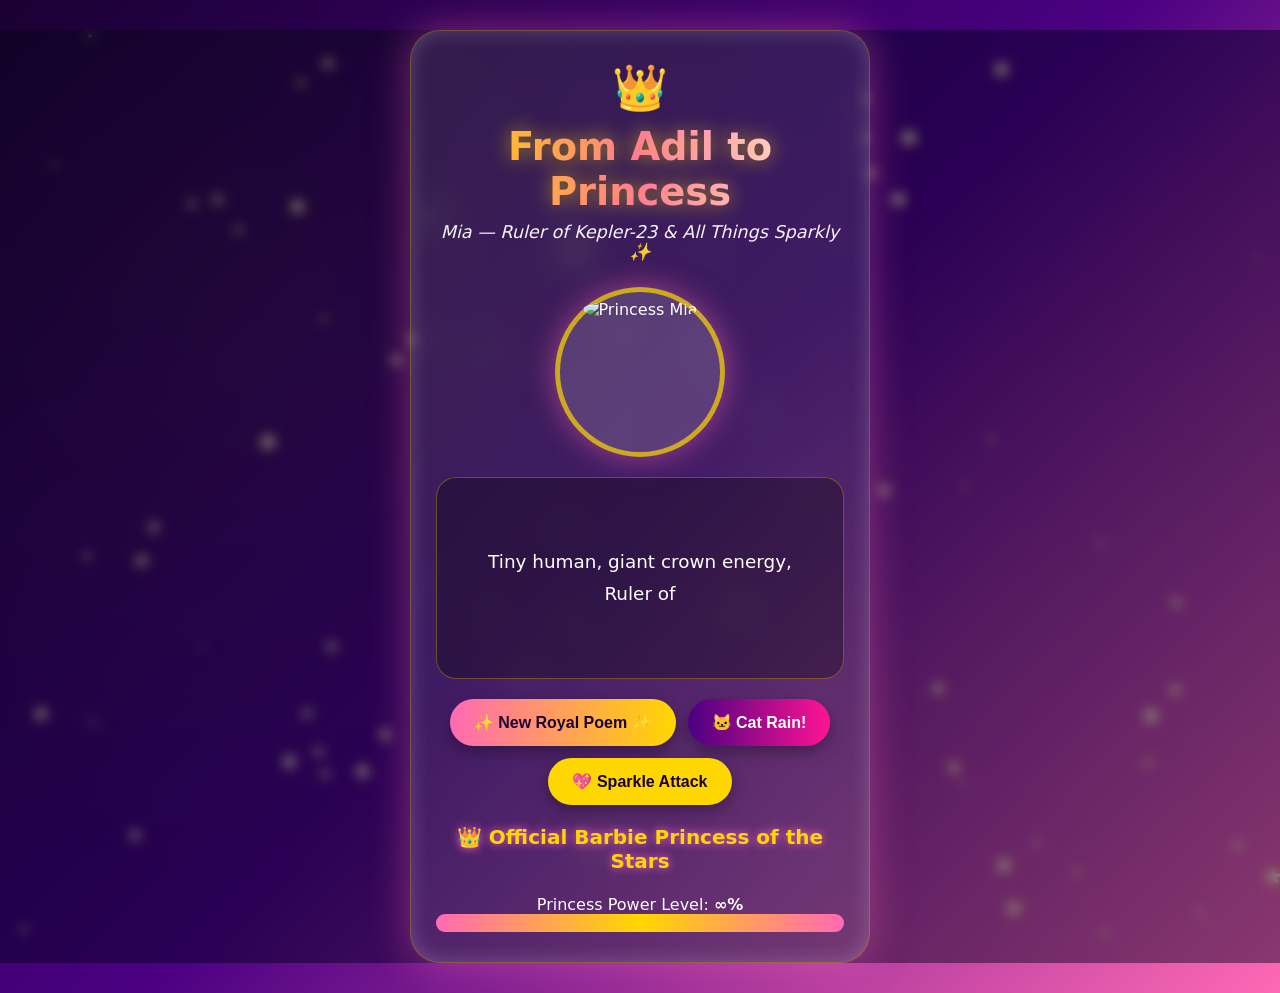
==== index.html @ dace1c66 "Create index.html" ====
<!DOCTYPE html>
<html lang="en">
<head>
<meta charset="UTF-8">
<meta name="viewport" content="width=device-width, initial-scale=1.0">
<title>From Adil to Princess</title>
<style>
* {
    margin: 0;
    padding: 0;
    box-sizing: border-box;
}
body {
    min-height: 100vh;
    overflow: auto; /* Changed so you can scroll */
    font-family: 'Segoe UI', system-ui, sans-serif;
    color: white;
    background: linear-gradient(135deg, #1a0033, #4b0082, #ff69b4);
    position: relative;
}
body::before {
    content: '';
    position: absolute;
    inset: 0;
    background:
        radial-gradient(circle at 20% 30%, rgba(255, 215, 0, 0.15) 0%, transparent 50%),
        radial-gradient(circle at 80% 70%, rgba(255, 105, 180, 0.15) 0%, transparent 50%),
        url('https://picsum.photos/id/1015/1920/1080') center/cover;
    opacity: 0.4;
    z-index: 1;
    animation: nebulaShift 25s infinite alternate ease-in-out;
}
/* Floating stars & sparkles */
.star {
    position: absolute;
    color: #fff;
    text-shadow: 0 0 8px #ffd700;
    animation: twinkle 3s infinite alternate;
    z-index: 2;
    pointer-events: none;
}
@keyframes nebulaShift {
    0% { transform: scale(1) rotate(0deg); }
    100% { transform: scale(1.08) rotate(3deg); }
}
@keyframes twinkle {
    0% { opacity: 0.4; transform: scale(0.8); }
    100% { opacity: 1; transform: scale(1.2); }
}
.overlay {
    position: absolute;
    inset: 0;
    background: rgba(0, 0, 30, 0.45);
    backdrop-filter: blur(6px);
    z-index: 3;
}
.container {
    position: relative;
    z-index: 10;
    width: 92%;
    max-width: 460px;
    margin: 30px auto;
    padding: 30px 25px;
    border-radius: 30px;
    background: rgba(255, 255, 255, 0.1);
    backdrop-filter: blur(16px);
    border: 1px solid rgba(255, 215, 0, 0.3);
    box-shadow: 0 0 40px rgba(255, 105, 180, 0.4),
                inset 0 0 20px rgba(255, 255, 255, 0.2);
    text-align: center;
    animation: floatCard 6s infinite ease-in-out;
}
@keyframes floatCard {
    50% { transform: translateY(-12px); }
}
h1 {
    font-size: 2.4rem;
    margin-bottom: 8px;
    background: linear-gradient(90deg, #ffd700, #ff69b4, #fff);
    -webkit-background-clip: text;
    -webkit-text-fill-color: transparent;
    text-shadow: 0 0 20px rgba(255, 215, 0, 0.6);
}
.subtitle {
    font-size: 1.1rem;
    opacity: 0.95;
    margin-bottom: 25px;
    font-style: italic;
}

/* Profile Picture */
.profile-frame {
    width: 170px;
    height: 170px;
    margin: 10px auto 20px;
    padding: 8px;
    background: rgba(255,255,255,0.15);
    border: 5px solid rgba(255, 215, 0, 0.7);
    border-radius: 50%;
    box-shadow: 0 0 30px rgba(255,105,180,0.5);
    transition: all 0.3s ease;
}
.profile-frame:hover {
    transform: scale(1.05);
}
.profile-frame img {
    width: 100%;
    height: 100%;
    border-radius: 50%;
    object-fit: cover;
}

.poem-container {
    position: relative;
    min-height: 180px;
    padding: 20px;
    margin: 20px 0;
    border-radius: 20px;
    background: rgba(0, 0, 0, 0.3);
    border: 1px solid rgba(255, 215, 0, 0.3);
}
.poem {
    font-size: 1.15rem;
    line-height: 1.75;
    min-height: 160px;
    display: flex;
    align-items: center;
    justify-content: center;
    text-align: center;
}
.controls {
    display: flex;
    gap: 12px;
    justify-content: center;
    flex-wrap: wrap;
    margin: 20px 0;
}
button {
    border: none;
    padding: 14px 24px;
    border-radius: 50px;
    cursor: pointer;
    font-weight: bold;
    font-size: 1rem;
    transition: all 0.3s cubic-bezier(0.4, 0, 0.2, 1);
    box-shadow: 0 6px 15px rgba(0, 0, 0, 0.3);
}
button:hover {
    transform: translateY(-4px) scale(1.05);
}
#newPoemBtn {
    background: linear-gradient(90deg, #ff69b4, #ffd700);
    color: #1a0033;
}
#catRainBtn {
    background: linear-gradient(90deg, #4b0082, #ff1493);
    color: white;
}
#sparkleBtn {
    background: #ffd700;
    color: #1a0033;
}
.title-box {
    margin: 20px 0;
    font-size: 1.25rem;
    color: #ffd700;
    min-height: 50px;
    text-shadow: 0 0 10px #ff69b4;
    font-weight: bold;
}
.meter {
    margin-top: 15px;
}
.bar {
    height: 18px;
    background: rgba(255,255,255,0.2);
    border-radius: 50px;
    overflow: hidden;
    box-shadow: inset 0 2px 4px rgba(0,0,0,0.3);
}
.fill {
    height: 100%;
    width: 100%;
    background: linear-gradient(90deg, #ff69b4, #ffd700, #ff69b4);
    animation: pulse 1.8s infinite;
}
@keyframes pulse {
    50% { opacity: 0.75; }
}
/* Cats */
.cat {
    position: absolute;
    font-size: 42px;
    z-index: 20;
    animation: fall linear forwards;
    filter: drop-shadow(0 0 8px #fff);
    pointer-events: none;
}
@keyframes fall {
    to {
        transform: translateY(110vh) rotate(25deg);
        opacity: 0;
    }
}
/* Crown */
.crown {
    display: inline-block;
    font-size: 2.8rem;
    animation: crownWobble 4s infinite ease-in-out;
    margin-bottom: 10px;
}
@keyframes crownWobble {
    0%, 100% { transform: rotate(-8deg); }
    50% { transform: rotate(8deg); }
}
/* Sparkles */
.sparkle {
    position: absolute;
    color: #fff;
    font-size: 18px;
    animation: sparkleAnim 1.2s forwards;
    z-index: 25;
    pointer-events: none;
}
@keyframes sparkleAnim {
    0% { transform: scale(0.5); opacity: 1; }
    100% { transform: scale(2); opacity: 0; }
}

/* Mobile Friendly */
@media (max-width: 480px) {
    .container {
        width: 95%;
        padding: 20px 15px;
        margin: 15px auto;
    }
    h1 { font-size: 2rem; }
    .profile-frame {
        width: 140px;
        height: 140px;
    }
    .crown { font-size: 2.4rem; }
}
</style>
</head>
<body>
<div class="overlay"></div>
<div class="container">
    <div class="crown">👑</div>
    <h1>From Adil to Princess</h1>
    <div class="subtitle">Mia — Ruler of Kepler-23 & All Things Sparkly ✨</div>
    
    <!-- Profile Picture - Replace URL with your photo -->
    <div class="profile-frame">
        <img src="https://picsum.photos/id/1011/800/800" alt="Princess Mia">
    </div>
    
    <div class="poem-container">
        <div class="poem" id="poem"></div>
    </div>
    <div class="controls">
        <button id="newPoemBtn">✨ New Royal Poem ✨</button>
        <button id="catRainBtn">🐱 Cat Rain!</button>
        <button id="sparkleBtn">💖 Sparkle Attack</button>
    </div>
    <div class="title-box" id="titleBox">Princess of Kepler-23</div>
    <div class="meter">
        <p>Princess Power Level: <strong>∞%</strong></p>
        <div class="bar">
            <div class="fill"></div>
        </div>
    </div>
</div>

<script>
// Funny & sweet poems
const poems = [
    `Princess Mia of Kepler-23,\nAdil's favorite cosmic royalty,\nWith a smile that outshines every star,\nAnd a heart as big as a galaxy bar.`,
    `Barbie Princess in space so grand,\nRuling with cats at her royal command,\nShe clicks her heels and planets align,\nThen naps like a queen — simply divine.`,
    `On Kepler-23 the cats all bow,\nWhen Princess Mia says "meow" somehow,\nShe turns every day into pure delight,\nWith laughter that lights up the darkest night.`,
    `From Adil with love across the stars,\nTo the girl who owns a thousand tiaras,\nYou're glitter, you're chaos, you're pure sunshine,\nMy favorite princess — forever thine.`,
    `Cosmic queen with fluffy guards,\nChasing laser dots across the yards,\nOne royal yawn and time stands still,\nPrincess Mia gives the universe chills.`,
    `She wears pink like it's armor of light,\nFights boredom with giggles and might,\nKepler-23's most legendary soul,\nMaking even black holes lose control.`,
    `Princess Barbie meets space opera dream,\nCats in tutus join her royal team,\nAdil bows down with poems and cheer,\nBecause Mia makes the whole year magical, dear.`,
    `Tiny human, giant crown energy,\nRuler of naps and cat supremacy,\nKepler-23 cheers your every move,\nThe universe simply approves.`
];
const titles = [
    "🌟 Supreme Cat Empress of Kepler-23",
    "👑 Official Barbie Princess of the Stars",
    "🐾 Royal Commander of All Fluffy Things",
    "✨ Queen of Cosmic Giggles & Royal Naps",
    "💖 Galactic Goddess of Sparkles",
    "😺 Keeper of Infinite Meows",
    "🌸 Princess of Pink Nebulae",
    "🚀 Ruler of Kepler-23 & Adil's Heart"
];
function typeText(text, element) {
    element.innerHTML = "";
    let i = 0;
    const timer = setInterval(() => {
        if (i < text.length) {
            element.innerHTML += text.charAt(i) === '\n' ? '<br>' : text.charAt(i);
            i++;
        } else {
            clearInterval(timer);
        }
    }, 35);
}
function showRandomPoem() {
    const poemEl = document.getElementById("poem");
    const randomPoem = poems[Math.floor(Math.random() * poems.length)];
    typeText(randomPoem, poemEl);
}
function newTitle() {
    const titleBox = document.getElementById("titleBox");
    titleBox.style.opacity = 0;
    setTimeout(() => {
        titleBox.innerHTML = titles[Math.floor(Math.random() * titles.length)];
        titleBox.style.transition = "opacity 0.6s";
        titleBox.style.opacity = 1;
    }, 300);
}
function catRain() {
    for (let i = 0; i < 28; i++) {
        const cat = document.createElement("div");
        cat.className = "cat";
        cat.innerHTML = ["🐱", "😺", "🐈", "😸", "🐾"][Math.floor(Math.random() * 5)];
        cat.style.left = Math.random() * 100 + "vw";
        cat.style.top = "-60px";
        cat.style.animationDuration = (2.5 + Math.random() * 4) + "s";
        cat.style.fontSize = (28 + Math.random() * 28) + "px";
        document.body.appendChild(cat);
        
        setTimeout(() => cat.remove(), 8000);
    }
}
function createSparkles(count) {
    for (let i = 0; i < count; i++) {
        const sparkle = document.createElement("div");
        sparkle.className = "sparkle";
        sparkle.innerHTML = ["✨", "💖", "⭐", "🌟"][Math.floor(Math.random() * 4)];
        sparkle.style.left = Math.random() * 100 + "vw";
        sparkle.style.top = Math.random() * 100 + "vh";
        sparkle.style.animationDuration = (0.8 + Math.random() * 0.8) + "s";
        document.body.appendChild(sparkle);
        
        setTimeout(() => sparkle.remove(), 2000);
    }
}
// Create background stars
function createStars() {
    for (let i = 0; i < 80; i++) {
        const star = document.createElement("div");
        star.className = "star";
        star.innerHTML = Math.random() > 0.6 ? "✦" : "★";
        star.style.left = Math.random() * 100 + "vw";
        star.style.top = Math.random() * 100 + "vh";
        star.style.fontSize = (6 + Math.random() * 18) + "px";
        star.style.animationDelay = Math.random() * 4 + "s";
        document.body.appendChild(star);
    }
}
// Event listeners
document.getElementById("newPoemBtn").addEventListener("click", () => {
    showRandomPoem();
    newTitle();
    createSparkles(12);
});
document.getElementById("catRainBtn").addEventListener("click", catRain);
document.getElementById("sparkleBtn").addEventListener("click", () => {
    createSparkles(35);
});
// Initial load
window.onload = () => {
    createStars();
    showRandomPoem();
    newTitle();
    
    // Occasional sparkle rain
    setInterval(() => {
        if (Math.random() > 0.7) createSparkles(8);
    }, 4500);
    
    // Keyboard fun
    document.addEventListener("keydown", (e) => {
        if (e.key === "c" || e.key === "C") catRain();
        if (e.key === "s" || e.key === "S") createSparkles(25);
    });
};
</script>
</body>
</html>
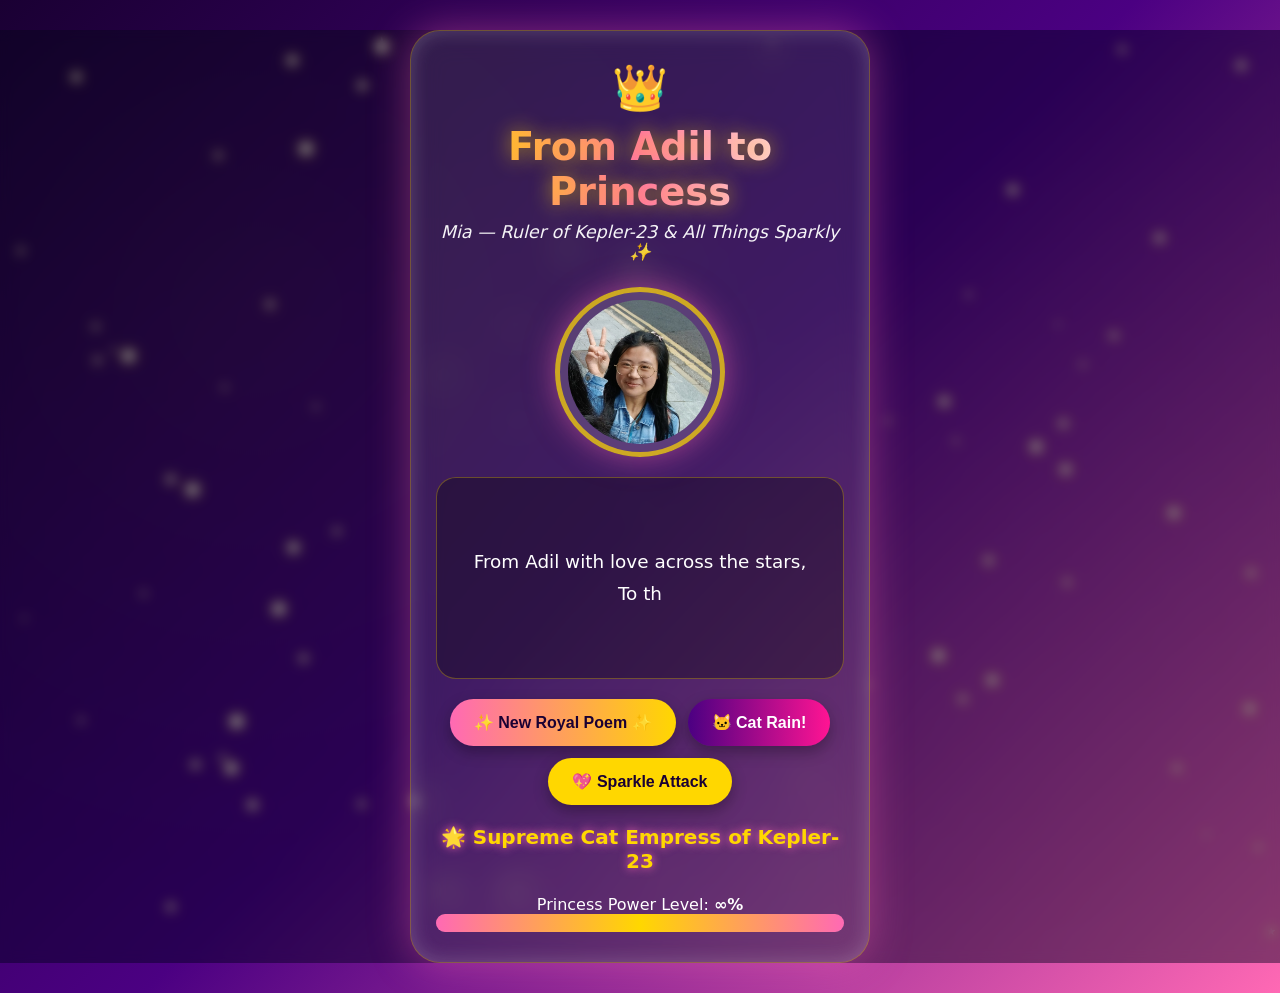
==== commit d00c81b9: "Update profile picture URL in index.html" ====
--- a/index.html
+++ b/index.html
@@ -252,7 +252,7 @@
     
     <!-- Profile Picture - Replace URL with your photo -->
     <div class="profile-frame">
-        <img src="https://picsum.photos/id/1011/800/800" alt="Princess Mia">
+        <img src="WhatsApp Image 2026-06-24 at 7.05.14 PM.jpeg" alt="Princess Mia">
     </div>
     
     <div class="poem-container">
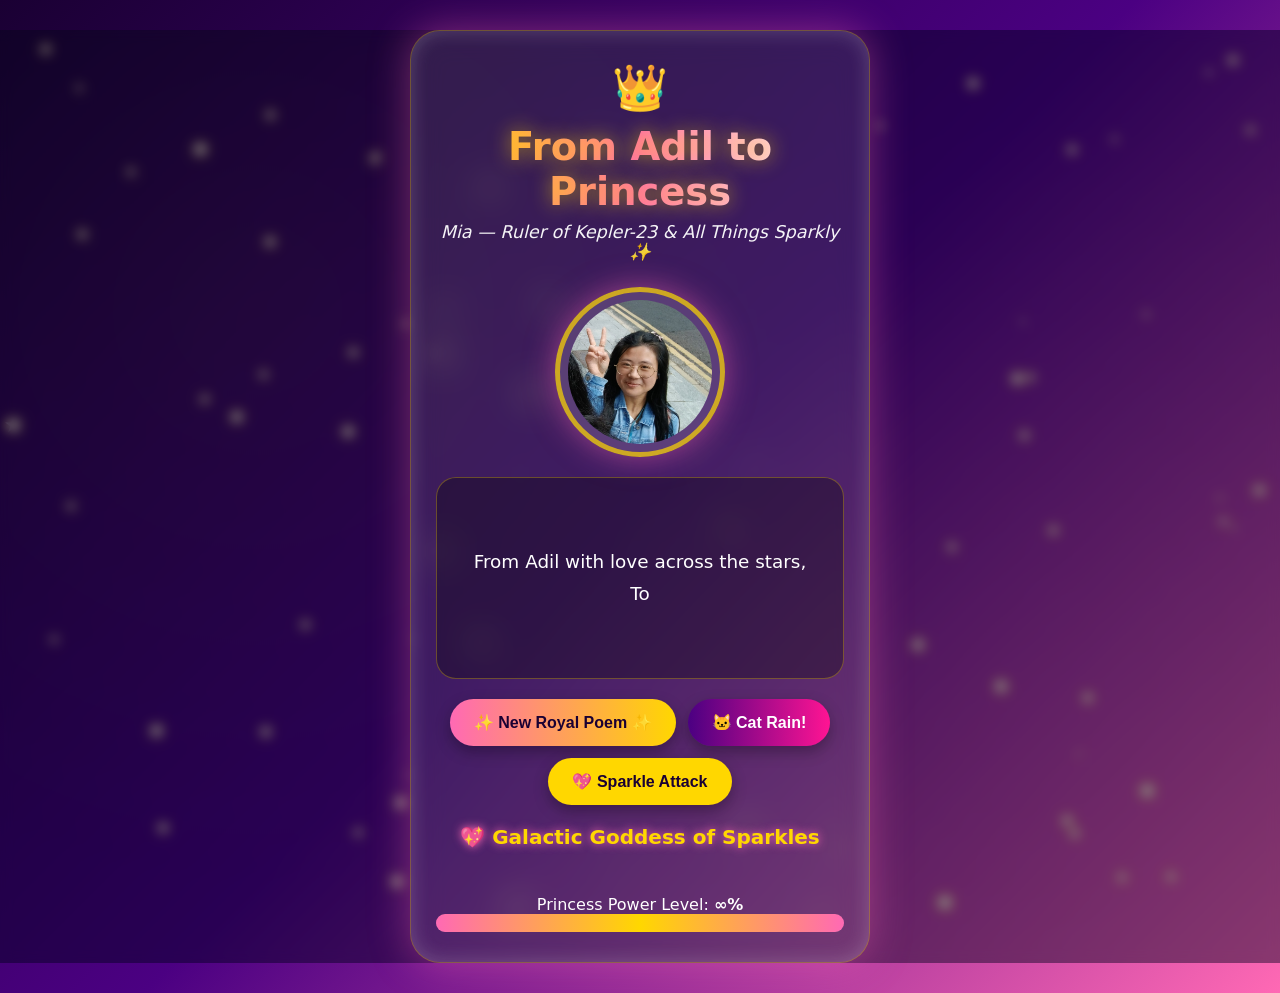
==== commit b93ece82: "Update title in index.html" ====
--- a/index.html
+++ b/index.html
@@ -292,7 +292,7 @@
     "💖 Galactic Goddess of Sparkles",
     "😺 Keeper of Infinite Meows",
     "🌸 Princess of Pink Nebulae",
-    "🚀 Ruler of Kepler-23 & Adil's Heart"
+    
 ];
 function typeText(text, element) {
     element.innerHTML = "";
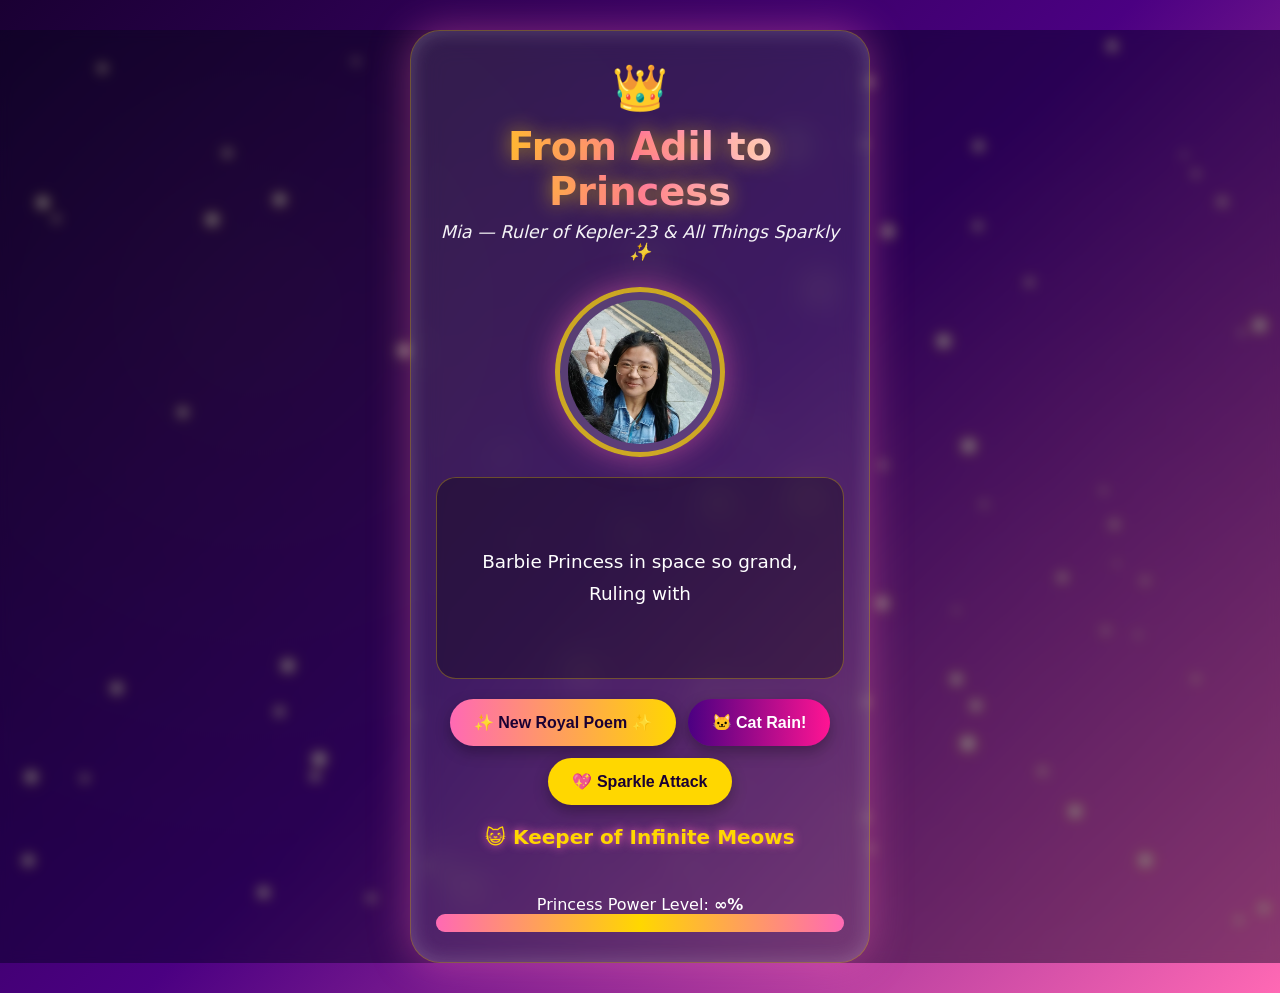
==== commit 2bf231ca: "Update index.html" ====
--- a/index.html
+++ b/index.html
@@ -289,7 +289,6 @@
     "👑 Official Barbie Princess of the Stars",
     "🐾 Royal Commander of All Fluffy Things",
     "✨ Queen of Cosmic Giggles & Royal Naps",
-    "💖 Galactic Goddess of Sparkles",
     "😺 Keeper of Infinite Meows",
     "🌸 Princess of Pink Nebulae",
     
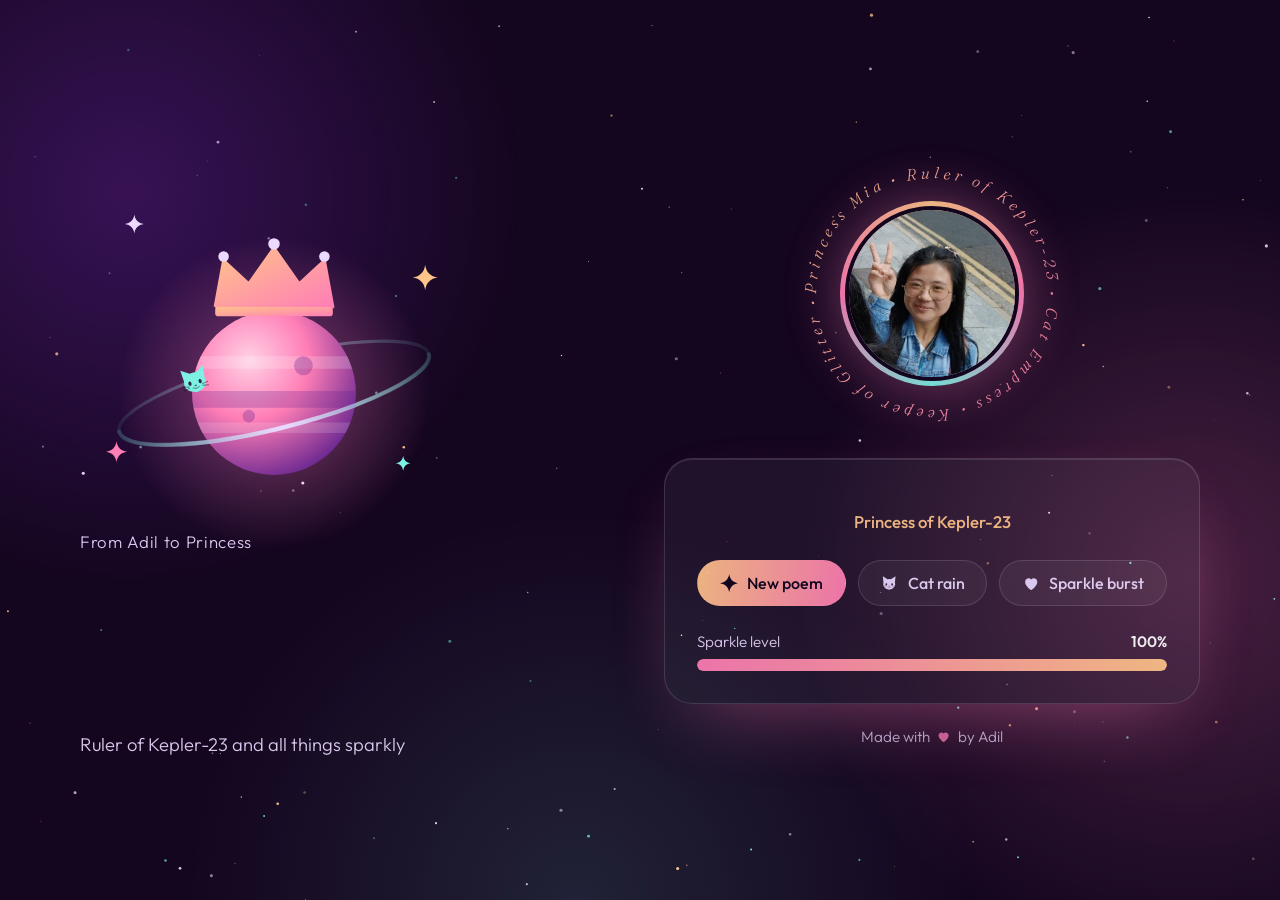
==== commit 715b21ca: "Redesign: modern animated SVG site, favicon, manifest, safe poem filter" ====
--- a/index.html
+++ b/index.html
@@ -2,390 +2,181 @@
 <html lang="en">
 <head>
 <meta charset="UTF-8">
-<meta name="viewport" content="width=device-width, initial-scale=1.0">
+<meta name="viewport" content="width=device-width, initial-scale=1, viewport-fit=cover">
 <title>From Adil to Princess</title>
-<style>
-* {
-    margin: 0;
-    padding: 0;
-    box-sizing: border-box;
-}
-body {
-    min-height: 100vh;
-    overflow: auto; /* Changed so you can scroll */
-    font-family: 'Segoe UI', system-ui, sans-serif;
-    color: white;
-    background: linear-gradient(135deg, #1a0033, #4b0082, #ff69b4);
-    position: relative;
-}
-body::before {
-    content: '';
-    position: absolute;
-    inset: 0;
-    background:
-        radial-gradient(circle at 20% 30%, rgba(255, 215, 0, 0.15) 0%, transparent 50%),
-        radial-gradient(circle at 80% 70%, rgba(255, 105, 180, 0.15) 0%, transparent 50%),
-        url('https://picsum.photos/id/1015/1920/1080') center/cover;
-    opacity: 0.4;
-    z-index: 1;
-    animation: nebulaShift 25s infinite alternate ease-in-out;
-}
-/* Floating stars & sparkles */
-.star {
-    position: absolute;
-    color: #fff;
-    text-shadow: 0 0 8px #ffd700;
-    animation: twinkle 3s infinite alternate;
-    z-index: 2;
-    pointer-events: none;
-}
-@keyframes nebulaShift {
-    0% { transform: scale(1) rotate(0deg); }
-    100% { transform: scale(1.08) rotate(3deg); }
-}
-@keyframes twinkle {
-    0% { opacity: 0.4; transform: scale(0.8); }
-    100% { opacity: 1; transform: scale(1.2); }
-}
-.overlay {
-    position: absolute;
-    inset: 0;
-    background: rgba(0, 0, 30, 0.45);
-    backdrop-filter: blur(6px);
-    z-index: 3;
-}
-.container {
-    position: relative;
-    z-index: 10;
-    width: 92%;
-    max-width: 460px;
-    margin: 30px auto;
-    padding: 30px 25px;
-    border-radius: 30px;
-    background: rgba(255, 255, 255, 0.1);
-    backdrop-filter: blur(16px);
-    border: 1px solid rgba(255, 215, 0, 0.3);
-    box-shadow: 0 0 40px rgba(255, 105, 180, 0.4),
-                inset 0 0 20px rgba(255, 255, 255, 0.2);
-    text-align: center;
-    animation: floatCard 6s infinite ease-in-out;
-}
-@keyframes floatCard {
-    50% { transform: translateY(-12px); }
-}
-h1 {
-    font-size: 2.4rem;
-    margin-bottom: 8px;
-    background: linear-gradient(90deg, #ffd700, #ff69b4, #fff);
-    -webkit-background-clip: text;
-    -webkit-text-fill-color: transparent;
-    text-shadow: 0 0 20px rgba(255, 215, 0, 0.6);
-}
-.subtitle {
-    font-size: 1.1rem;
-    opacity: 0.95;
-    margin-bottom: 25px;
-    font-style: italic;
-}
+<meta name="description" content="A little corner of the sky for Princess Mia, ruler of Kepler-23 and all things sparkly. Made by Adil.">
+<meta name="theme-color" content="#14061f">
+<meta name="color-scheme" content="dark">
 
-/* Profile Picture */
-.profile-frame {
-    width: 170px;
-    height: 170px;
-    margin: 10px auto 20px;
-    padding: 8px;
-    background: rgba(255,255,255,0.15);
-    border: 5px solid rgba(255, 215, 0, 0.7);
-    border-radius: 50%;
-    box-shadow: 0 0 30px rgba(255,105,180,0.5);
-    transition: all 0.3s ease;
-}
-.profile-frame:hover {
-    transform: scale(1.05);
-}
-.profile-frame img {
-    width: 100%;
-    height: 100%;
-    border-radius: 50%;
-    object-fit: cover;
-}
+<link rel="icon" href="favicon.svg" type="image/svg+xml">
+<link rel="icon" href="favicon.ico" sizes="any">
+<link rel="apple-touch-icon" href="apple-touch-icon.png">
+<link rel="manifest" href="site.webmanifest">
 
-.poem-container {
-    position: relative;
-    min-height: 180px;
-    padding: 20px;
-    margin: 20px 0;
-    border-radius: 20px;
-    background: rgba(0, 0, 0, 0.3);
-    border: 1px solid rgba(255, 215, 0, 0.3);
-}
-.poem {
-    font-size: 1.15rem;
-    line-height: 1.75;
-    min-height: 160px;
-    display: flex;
-    align-items: center;
-    justify-content: center;
-    text-align: center;
-}
-.controls {
-    display: flex;
-    gap: 12px;
-    justify-content: center;
-    flex-wrap: wrap;
-    margin: 20px 0;
-}
-button {
-    border: none;
-    padding: 14px 24px;
-    border-radius: 50px;
-    cursor: pointer;
-    font-weight: bold;
-    font-size: 1rem;
-    transition: all 0.3s cubic-bezier(0.4, 0, 0.2, 1);
-    box-shadow: 0 6px 15px rgba(0, 0, 0, 0.3);
-}
-button:hover {
-    transform: translateY(-4px) scale(1.05);
-}
-#newPoemBtn {
-    background: linear-gradient(90deg, #ff69b4, #ffd700);
-    color: #1a0033;
-}
-#catRainBtn {
-    background: linear-gradient(90deg, #4b0082, #ff1493);
-    color: white;
-}
-#sparkleBtn {
-    background: #ffd700;
-    color: #1a0033;
-}
-.title-box {
-    margin: 20px 0;
-    font-size: 1.25rem;
-    color: #ffd700;
-    min-height: 50px;
-    text-shadow: 0 0 10px #ff69b4;
-    font-weight: bold;
-}
-.meter {
-    margin-top: 15px;
-}
-.bar {
-    height: 18px;
-    background: rgba(255,255,255,0.2);
-    border-radius: 50px;
-    overflow: hidden;
-    box-shadow: inset 0 2px 4px rgba(0,0,0,0.3);
-}
-.fill {
-    height: 100%;
-    width: 100%;
-    background: linear-gradient(90deg, #ff69b4, #ffd700, #ff69b4);
-    animation: pulse 1.8s infinite;
-}
-@keyframes pulse {
-    50% { opacity: 0.75; }
-}
-/* Cats */
-.cat {
-    position: absolute;
-    font-size: 42px;
-    z-index: 20;
-    animation: fall linear forwards;
-    filter: drop-shadow(0 0 8px #fff);
-    pointer-events: none;
-}
-@keyframes fall {
-    to {
-        transform: translateY(110vh) rotate(25deg);
-        opacity: 0;
-    }
-}
-/* Crown */
-.crown {
-    display: inline-block;
-    font-size: 2.8rem;
-    animation: crownWobble 4s infinite ease-in-out;
-    margin-bottom: 10px;
-}
-@keyframes crownWobble {
-    0%, 100% { transform: rotate(-8deg); }
-    50% { transform: rotate(8deg); }
-}
-/* Sparkles */
-.sparkle {
-    position: absolute;
-    color: #fff;
-    font-size: 18px;
-    animation: sparkleAnim 1.2s forwards;
-    z-index: 25;
-    pointer-events: none;
-}
-@keyframes sparkleAnim {
-    0% { transform: scale(0.5); opacity: 1; }
-    100% { transform: scale(2); opacity: 0; }
-}
+<meta property="og:type" content="website">
+<meta property="og:title" content="From Adil to Princess">
+<meta property="og:description" content="A little corner of the sky for Princess Mia, ruler of Kepler-23.">
+<meta property="og:image" content="og-image.png">
+<meta name="twitter:card" content="summary_large_image">
 
-/* Mobile Friendly */
-@media (max-width: 480px) {
-    .container {
-        width: 95%;
-        padding: 20px 15px;
-        margin: 15px auto;
-    }
-    h1 { font-size: 2rem; }
-    .profile-frame {
-        width: 140px;
-        height: 140px;
-    }
-    .crown { font-size: 2.4rem; }
-}
-</style>
+<link rel="preconnect" href="https://fonts.googleapis.com">
+<link rel="preconnect" href="https://fonts.gstatic.com" crossorigin>
+<link href="https://fonts.googleapis.com/css2?family=Fraunces:ital,opsz,wght@0,9..144,400..700;1,9..144,400..700&family=Outfit:wght@300..600&display=swap" rel="stylesheet">
+<link rel="stylesheet" href="style.css">
 </head>
 <body>
-<div class="overlay"></div>
-<div class="container">
-    <div class="crown">👑</div>
-    <h1>From Adil to Princess</h1>
-    <div class="subtitle">Mia — Ruler of Kepler-23 & All Things Sparkly ✨</div>
-    
-    <!-- Profile Picture - Replace URL with your photo -->
-    <div class="profile-frame">
-        <img src="WhatsApp Image 2026-06-24 at 7.05.14 PM.jpeg" alt="Princess Mia">
+
+<!-- Shared SVG symbols -->
+<svg width="0" height="0" style="position:absolute" aria-hidden="true" focusable="false">
+  <defs>
+    <symbol id="spark" viewBox="0 0 24 24">
+      <path fill="currentColor" d="M12 0C13 7 17 11 24 12C17 13 13 17 12 24C11 17 7 13 0 12C7 11 11 7 12 0Z"/>
+    </symbol>
+    <symbol id="cat" viewBox="0 0 64 64">
+      <path fill="currentColor" d="M12 30L10 8L26 18Q32 16 38 18L54 8L52 30Q58 50 32 55Q6 50 12 30Z"/>
+      <path fill="#14061f" opacity=".85" d="M22 32a3 4.2 0 1 0 .01 0ZM42 32a3 4.2 0 1 0 .01 0Z"/>
+      <path fill="#14061f" opacity=".85" d="M29.5 41h5l-2.5 3Z"/>
+      <path fill="none" stroke="#14061f" stroke-opacity=".6" stroke-width="1.4" stroke-linecap="round" d="M26 46q6 4 12 0M8 40l11 2M8 47l11-2M56 40l-11 2M56 47l-11-2"/>
+    </symbol>
+    <symbol id="heart" viewBox="0 0 24 24">
+      <path fill="currentColor" d="M12 21s-8-5.2-8-11a4.5 4.5 0 0 1 8-2.8A4.5 4.5 0 0 1 20 10c0 5.8-8 11-8 11Z"/>
+    </symbol>
+  </defs>
+</svg>
+
+<canvas id="sky" aria-hidden="true"></canvas>
+<div class="aurora" aria-hidden="true"><i></i><i></i><i></i></div>
+
+<main class="page">
+
+  <header class="hero">
+    <svg class="scene" viewBox="0 0 400 360" role="img" aria-label="A pink ringed planet wearing a golden crown, with a tiny cat moon circling it">
+      <defs>
+        <radialGradient id="planetGrad" cx="35%" cy="30%" r="80%">
+          <stop offset="0" stop-color="#ffd2e6"/>
+          <stop offset=".45" stop-color="#ff7eb6"/>
+          <stop offset="1" stop-color="#5b1e8c"/>
+        </radialGradient>
+        <linearGradient id="crownGrad" x1="0" y1="0" x2="1" y2="1">
+          <stop offset="0" stop-color="#ffc48a"/>
+          <stop offset="1" stop-color="#ff7eb6"/>
+        </linearGradient>
+        <linearGradient id="ringGrad" x1="0" y1="0" x2="1" y2="0">
+          <stop offset="0" stop-color="#7ff0e4" stop-opacity=".15"/>
+          <stop offset=".5" stop-color="#ebd9ff"/>
+          <stop offset="1" stop-color="#7ff0e4" stop-opacity=".15"/>
+        </linearGradient>
+        <radialGradient id="halo" cx="50%" cy="50%" r="50%">
+          <stop offset="0" stop-color="#ff7eb6" stop-opacity=".45"/>
+          <stop offset="1" stop-color="#ff7eb6" stop-opacity="0"/>
+        </radialGradient>
+        <clipPath id="planetClip"><circle cx="200" cy="240" r="78"/></clipPath>
+      </defs>
+
+      <circle class="halo" cx="200" cy="240" r="150" fill="url(#halo)"/>
+
+      <g transform="rotate(-14 200 240)">
+        <ellipse cx="200" cy="240" rx="152" ry="34" fill="none" stroke="url(#ringGrad)" stroke-width="3" opacity=".55"/>
+      </g>
+
+      <circle cx="200" cy="240" r="78" fill="url(#planetGrad)"/>
+      <g clip-path="url(#planetClip)">
+        <g>
+          <rect x="100" y="205" width="200" height="12" rx="6" fill="#fff" opacity=".18"/>
+          <rect x="100" y="238" width="200" height="16" rx="8" fill="#5b1e8c" opacity=".25"/>
+          <rect x="100" y="268" width="200" height="10" rx="5" fill="#fff" opacity=".14"/>
+          <animateTransform attributeName="transform" type="translate" values="-26 0;26 0;-26 0" dur="14s" repeatCount="indefinite"/>
+        </g>
+        <circle cx="228" cy="214" r="9" fill="#5b1e8c" opacity=".3"/>
+        <circle cx="176" cy="262" r="6" fill="#5b1e8c" opacity=".3"/>
+      </g>
+
+      <g transform="rotate(-14 200 240)">
+        <path d="M48 240A152 34 0 0 0 352 240" fill="none" stroke="url(#ringGrad)" stroke-width="4" stroke-linecap="round"/>
+        <path id="orbitPath" d="M48 240A152 34 0 1 1 352 240A152 34 0 1 1 48 240" fill="none"/>
+        <g class="moon">
+          <use href="#cat" x="-16" y="-16" width="32" height="32" style="color:#7ff0e4"/>
+          <animateMotion dur="9s" repeatCount="indefinite"><mpath href="#orbitPath"/></animateMotion>
+        </g>
+      </g>
+
+      <g class="crown" transform="translate(140 96)">
+        <path class="crown-line" pathLength="1" d="M4 62L12 18L36 40L60 6L84 40L108 18L116 62Z"/>
+        <path class="crown-fill" d="M4 62L12 18L36 40L60 6L84 40L108 18L116 62Z"/>
+        <rect class="crown-fill" x="4" y="62" width="112" height="9" rx="3"/>
+        <circle class="gem" cx="12" cy="14" r="5"/>
+        <circle class="gem" cx="60" cy="2" r="5.5"/>
+        <circle class="gem" cx="108" cy="14" r="5"/>
+      </g>
+
+      <use class="tw tw1" href="#spark" x="58" y="70" width="18" height="18" style="color:#ebd9ff"/>
+      <use class="tw tw2" href="#spark" x="332" y="118" width="24" height="24" style="color:#ffc48a"/>
+      <use class="tw tw3" href="#spark" x="316" y="300" width="14" height="14" style="color:#7ff0e4"/>
+      <use class="tw tw4" href="#spark" x="40" y="286" width="20" height="20" style="color:#ff7eb6"/>
+    </svg>
+
+    <p class="from">From Adil to Princess</p>
+    <h1 class="name" aria-label="Mia">
+      <span aria-hidden="true" style="--i:0">M</span><span aria-hidden="true" style="--i:1">i</span><span aria-hidden="true" style="--i:2">a</span>
+    </h1>
+    <p class="tagline">Ruler of Kepler-23 and all things sparkly</p>
+  </header>
+
+  <section class="stage" aria-label="Poems for Mia">
+
+    <div class="portrait">
+      <svg class="ring" viewBox="0 0 300 300" aria-hidden="true">
+        <defs>
+          <path id="ringPath" d="M150,150 m-124,0 a124,124 0 1,1 248,0 a124,124 0 1,1 -248,0"/>
+          <linearGradient id="ringText" x1="0" y1="0" x2="1" y2="1">
+            <stop offset="0" stop-color="#ffc48a"/>
+            <stop offset="1" stop-color="#ff7eb6"/>
+          </linearGradient>
+        </defs>
+        <text fill="url(#ringText)" font-family="Fraunces, Georgia, serif" font-style="italic" font-size="17">
+          <textPath href="#ringPath" textLength="772" lengthAdjust="spacing">Princess Mia • Ruler of Kepler-23 • Cat Empress • Keeper of Glitter •</textPath>
+        </text>
+      </svg>
+      <div class="photo"><img src="assets/mia.jpg" alt="Princess Mia" width="900" height="898" decoding="async"></div>
     </div>
-    
-    <div class="poem-container">
-        <div class="poem" id="poem"></div>
+
+    <div class="card" id="card">
+      <div class="poem" id="poemBox">
+        <p class="poem-ghost" id="poemGhost" aria-hidden="true"></p>
+        <p class="poem-live" id="poem" aria-hidden="true"></p>
+        <p class="sr-only" id="poemSr" role="status"></p>
+      </div>
+
+      <p class="royal-title" id="titleBox">Princess of Kepler-23</p>
+
+      <div class="controls">
+        <button type="button" class="btn btn-main" id="newPoemBtn">
+          <svg viewBox="0 0 24 24" aria-hidden="true"><use href="#spark"/></svg>
+          New poem
+        </button>
+        <button type="button" class="btn" id="catRainBtn">
+          <svg viewBox="0 0 64 64" aria-hidden="true"><use href="#cat"/></svg>
+          Cat rain
+        </button>
+        <button type="button" class="btn" id="sparkleBtn">
+          <svg viewBox="0 0 24 24" aria-hidden="true"><use href="#heart"/></svg>
+          Sparkle burst
+        </button>
+      </div>
+
+      <div class="meter">
+        <div class="meter-row"><span>Sparkle level</span><strong>100%</strong></div>
+        <div class="bar" role="progressbar" aria-label="Sparkle level" aria-valuemin="0" aria-valuemax="100" aria-valuenow="100">
+          <div class="fill"></div>
+        </div>
+      </div>
     </div>
-    <div class="controls">
-        <button id="newPoemBtn">✨ New Royal Poem ✨</button>
-        <button id="catRainBtn">🐱 Cat Rain!</button>
-        <button id="sparkleBtn">💖 Sparkle Attack</button>
-    </div>
-    <div class="title-box" id="titleBox">Princess of Kepler-23</div>
-    <div class="meter">
-        <p>Princess Power Level: <strong>∞%</strong></p>
-        <div class="bar">
-            <div class="fill"></div>
-        </div>
-    </div>
-</div>
 
-<script>
-// Funny & sweet poems
-const poems = [
-    `Princess Mia of Kepler-23,\nAdil's favorite cosmic royalty,\nWith a smile that outshines every star,\nAnd a heart as big as a galaxy bar.`,
-    `Barbie Princess in space so grand,\nRuling with cats at her royal command,\nShe clicks her heels and planets align,\nThen naps like a queen — simply divine.`,
-    `On Kepler-23 the cats all bow,\nWhen Princess Mia says "meow" somehow,\nShe turns every day into pure delight,\nWith laughter that lights up the darkest night.`,
-    `From Adil with love across the stars,\nTo the girl who owns a thousand tiaras,\nYou're glitter, you're chaos, you're pure sunshine,\nMy favorite princess — forever thine.`,
-    `Cosmic queen with fluffy guards,\nChasing laser dots across the yards,\nOne royal yawn and time stands still,\nPrincess Mia gives the universe chills.`,
-    `She wears pink like it's armor of light,\nFights boredom with giggles and might,\nKepler-23's most legendary soul,\nMaking even black holes lose control.`,
-    `Princess Barbie meets space opera dream,\nCats in tutus join her royal team,\nAdil bows down with poems and cheer,\nBecause Mia makes the whole year magical, dear.`,
-    `Tiny human, giant crown energy,\nRuler of naps and cat supremacy,\nKepler-23 cheers your every move,\nThe universe simply approves.`
-];
-const titles = [
-    "🌟 Supreme Cat Empress of Kepler-23",
-    "👑 Official Barbie Princess of the Stars",
-    "🐾 Royal Commander of All Fluffy Things",
-    "✨ Queen of Cosmic Giggles & Royal Naps",
-    "😺 Keeper of Infinite Meows",
-    "🌸 Princess of Pink Nebulae",
-    
-];
-function typeText(text, element) {
-    element.innerHTML = "";
-    let i = 0;
-    const timer = setInterval(() => {
-        if (i < text.length) {
-            element.innerHTML += text.charAt(i) === '\n' ? '<br>' : text.charAt(i);
-            i++;
-        } else {
-            clearInterval(timer);
-        }
-    }, 35);
-}
-function showRandomPoem() {
-    const poemEl = document.getElementById("poem");
-    const randomPoem = poems[Math.floor(Math.random() * poems.length)];
-    typeText(randomPoem, poemEl);
-}
-function newTitle() {
-    const titleBox = document.getElementById("titleBox");
-    titleBox.style.opacity = 0;
-    setTimeout(() => {
-        titleBox.innerHTML = titles[Math.floor(Math.random() * titles.length)];
-        titleBox.style.transition = "opacity 0.6s";
-        titleBox.style.opacity = 1;
-    }, 300);
-}
-function catRain() {
-    for (let i = 0; i < 28; i++) {
-        const cat = document.createElement("div");
-        cat.className = "cat";
-        cat.innerHTML = ["🐱", "😺", "🐈", "😸", "🐾"][Math.floor(Math.random() * 5)];
-        cat.style.left = Math.random() * 100 + "vw";
-        cat.style.top = "-60px";
-        cat.style.animationDuration = (2.5 + Math.random() * 4) + "s";
-        cat.style.fontSize = (28 + Math.random() * 28) + "px";
-        document.body.appendChild(cat);
-        
-        setTimeout(() => cat.remove(), 8000);
-    }
-}
-function createSparkles(count) {
-    for (let i = 0; i < count; i++) {
-        const sparkle = document.createElement("div");
-        sparkle.className = "sparkle";
-        sparkle.innerHTML = ["✨", "💖", "⭐", "🌟"][Math.floor(Math.random() * 4)];
-        sparkle.style.left = Math.random() * 100 + "vw";
-        sparkle.style.top = Math.random() * 100 + "vh";
-        sparkle.style.animationDuration = (0.8 + Math.random() * 0.8) + "s";
-        document.body.appendChild(sparkle);
-        
-        setTimeout(() => sparkle.remove(), 2000);
-    }
-}
-// Create background stars
-function createStars() {
-    for (let i = 0; i < 80; i++) {
-        const star = document.createElement("div");
-        star.className = "star";
-        star.innerHTML = Math.random() > 0.6 ? "✦" : "★";
-        star.style.left = Math.random() * 100 + "vw";
-        star.style.top = Math.random() * 100 + "vh";
-        star.style.fontSize = (6 + Math.random() * 18) + "px";
-        star.style.animationDelay = Math.random() * 4 + "s";
-        document.body.appendChild(star);
-    }
-}
-// Event listeners
-document.getElementById("newPoemBtn").addEventListener("click", () => {
-    showRandomPoem();
-    newTitle();
-    createSparkles(12);
-});
-document.getElementById("catRainBtn").addEventListener("click", catRain);
-document.getElementById("sparkleBtn").addEventListener("click", () => {
-    createSparkles(35);
-});
-// Initial load
-window.onload = () => {
-    createStars();
-    showRandomPoem();
-    newTitle();
-    
-    // Occasional sparkle rain
-    setInterval(() => {
-        if (Math.random() > 0.7) createSparkles(8);
-    }, 4500);
-    
-    // Keyboard fun
-    document.addEventListener("keydown", (e) => {
-        if (e.key === "c" || e.key === "C") catRain();
-        if (e.key === "s" || e.key === "S") createSparkles(25);
-    });
-};
-</script>
+    <p class="foot">Made with <svg viewBox="0 0 24 24" aria-hidden="true"><use href="#heart"/></svg> by Adil</p>
+  </section>
+
+</main>
+
+<script src="script.js"></script>
 </body>
 </html>
--- a/style.css
+++ b/style.css
@@ -0,0 +1,291 @@
+:root {
+  --plum: #14061f;
+  --orchid: #5b1e8c;
+  --rose: #ff7eb6;
+  --apricot: #ffc48a;
+  --lilac: #ebd9ff;
+  --aqua: #7ff0e4;
+  --glass: rgba(255, 255, 255, 0.06);
+  --glass-line: rgba(235, 217, 255, 0.16);
+  --display: "Fraunces", Georgia, "Times New Roman", serif;
+  --body: "Outfit", system-ui, -apple-system, "Segoe UI", sans-serif;
+}
+
+*, *::before, *::after { box-sizing: border-box; margin: 0; padding: 0; }
+
+html { color-scheme: dark; -webkit-text-size-adjust: 100%; }
+
+body {
+  min-height: 100vh;
+  min-height: 100dvh;
+  font-family: var(--body);
+  font-weight: 300;
+  color: var(--lilac);
+  background: var(--plum);
+  overflow-x: hidden;
+}
+
+#sky { position: fixed; inset: 0; width: 100%; height: 100%; z-index: 0; }
+
+/* Slow drifting colour fields */
+.aurora { position: fixed; inset: 0; z-index: 1; pointer-events: none; overflow: hidden; }
+.aurora i {
+  position: absolute;
+  width: 70vmax; height: 70vmax;
+  border-radius: 50%;
+  mix-blend-mode: screen;
+  opacity: 0.55;
+  animation: drift 32s ease-in-out infinite alternate;
+}
+.aurora i:nth-child(1) { left: -25vmax; top: -20vmax; background: radial-gradient(circle, rgba(91, 30, 140, 0.9), transparent 62%); }
+.aurora i:nth-child(2) { right: -28vmax; top: 10vmax; background: radial-gradient(circle, rgba(255, 126, 182, 0.4), transparent 62%); animation-duration: 40s; animation-delay: -12s; }
+.aurora i:nth-child(3) { left: 10vmax; bottom: -35vmax; background: radial-gradient(circle, rgba(127, 240, 228, 0.22), transparent 62%); animation-duration: 36s; animation-delay: -5s; }
+@keyframes drift {
+  from { transform: translate3d(0, 0, 0) scale(1); }
+  to   { transform: translate3d(6vmax, 4vmax, 0) scale(1.12); }
+}
+
+.page {
+  position: relative;
+  z-index: 2;
+  width: min(1120px, 100% - 2rem);
+  margin-inline: auto;
+  padding-block: clamp(1.5rem, 5vw, 4rem);
+  display: grid;
+  gap: 2rem;
+  align-items: start;
+}
+
+/* ---------- Hero ---------- */
+.hero { text-align: center; }
+
+.scene { width: min(420px, 86vw); height: auto; overflow: visible; }
+.scene .halo { animation: breathe 6s ease-in-out infinite; transform-origin: 200px 240px; }
+@keyframes breathe { 50% { transform: scale(1.08); opacity: 0.8; } }
+
+/* The crown draws itself once on load */
+.crown-line {
+  fill: none;
+  stroke: url(#crownGrad);
+  stroke-width: 3;
+  stroke-linejoin: round;
+  stroke-dasharray: 1;
+  stroke-dashoffset: 1;
+  animation: draw 1.6s 0.2s cubic-bezier(0.6, 0, 0.2, 1) forwards;
+}
+.crown-fill { fill: url(#crownGrad); opacity: 0; animation: fillIn 0.8s 1.5s ease forwards; }
+.gem { fill: var(--lilac); opacity: 0; transform-box: fill-box; transform-origin: center; animation: pop 0.5s ease forwards; }
+.gem:nth-of-type(1) { animation-delay: 1.9s; }
+.gem:nth-of-type(2) { animation-delay: 2s; }
+.gem:nth-of-type(3) { animation-delay: 2.1s; }
+.crown { animation: bob 5s 2.6s ease-in-out infinite; }
+@keyframes draw { to { stroke-dashoffset: 0; } }
+@keyframes fillIn { to { opacity: 1; } }
+@keyframes pop { 0% { opacity: 0; transform: scale(0); } 70% { transform: scale(1.4); } 100% { opacity: 1; transform: scale(1); } }
+@keyframes bob { 0%, 100% { transform: translate(140px, 96px); } 50% { transform: translate(140px, 90px); } }
+
+.tw { transform-box: fill-box; transform-origin: center; animation: twinkle 3.2s ease-in-out infinite; }
+.tw2 { animation-delay: -1s; }
+.tw3 { animation-delay: -2s; }
+.tw4 { animation-delay: -0.5s; }
+@keyframes twinkle { 0%, 100% { opacity: 0.25; transform: scale(0.6) rotate(0); } 50% { opacity: 1; transform: scale(1.15) rotate(45deg); } }
+
+.from {
+  margin-top: 0.5rem;
+  font-size: 1.05rem;
+  letter-spacing: 0.04em;
+  opacity: 0;
+  animation: rise 0.8s 2.2s ease forwards;
+}
+
+.name {
+  font-family: var(--display);
+  font-style: italic;
+  font-weight: 600;
+  font-size: clamp(5.5rem, 22vw, 11rem);
+  line-height: 0.95;
+  letter-spacing: -0.02em;
+  font-variation-settings: "opsz" 144;
+  background: linear-gradient(100deg, var(--apricot), var(--rose) 55%, var(--lilac));
+  -webkit-background-clip: text;
+  background-clip: text;
+  color: transparent;
+  padding-inline: 0.06em;
+}
+.name span {
+  display: inline-block;
+  opacity: 0;
+  transform: translateY(0.5em) rotate(6deg);
+  animation: letter 0.9s cubic-bezier(0.2, 0.9, 0.2, 1) forwards;
+  animation-delay: calc(1.7s + var(--i) * 0.12s);
+}
+@keyframes letter { to { opacity: 1; transform: none; } }
+
+.tagline {
+  margin-top: 0.75rem;
+  font-size: 1.15rem;
+  max-width: 28ch;
+  margin-inline: auto;
+  line-height: 1.5;
+  opacity: 0;
+  animation: rise 0.8s 2.5s ease forwards;
+}
+@keyframes rise { from { opacity: 0; transform: translateY(10px); } to { opacity: 0.92; transform: none; } }
+
+/* ---------- Portrait ---------- */
+.stage { display: grid; gap: 1.5rem; justify-items: center; opacity: 0; animation: rise 1s 2.4s ease forwards; }
+
+.portrait { position: relative; width: min(280px, 68vw); aspect-ratio: 1; }
+.ring { position: absolute; inset: 0; width: 100%; height: 100%; animation: spin 48s linear infinite; }
+@keyframes spin { to { transform: rotate(360deg); } }
+.photo {
+  position: absolute;
+  inset: 17%;
+  border-radius: 50%;
+  padding: 5px;
+  background: conic-gradient(from 0deg, var(--apricot), var(--rose), var(--aqua), var(--rose), var(--apricot));
+  box-shadow: 0 0 60px rgba(255, 126, 182, 0.45);
+  animation: spin 14s linear infinite reverse;
+  transition: transform 0.4s cubic-bezier(0.2, 0.9, 0.2, 1);
+}
+.photo:hover { transform: scale(1.06); }
+.photo img {
+  display: block;
+  width: 100%; height: 100%;
+  object-fit: cover;
+  border-radius: 50%;
+  border: 4px solid var(--plum);
+  animation: spin 14s linear infinite;
+}
+
+/* ---------- Poem card ---------- */
+.card {
+  width: min(560px, 100%);
+  padding: clamp(1.25rem, 4vw, 2rem);
+  border-radius: 28px;
+  background: var(--glass);
+  border: 1px solid var(--glass-line);
+  -webkit-backdrop-filter: blur(18px);
+  backdrop-filter: blur(18px);
+  box-shadow: 0 30px 80px -30px rgba(255, 126, 182, 0.5), inset 0 1px 0 rgba(255, 255, 255, 0.12);
+  transform: perspective(900px) rotateX(var(--rx, 0deg)) rotateY(var(--ry, 0deg));
+  transition: transform 0.25s ease-out;
+  text-align: center;
+}
+
+.poem { display: grid; margin-bottom: 1.25rem; }
+.poem p {
+  grid-area: 1 / 1;
+  font-family: var(--display);
+  font-style: italic;
+  font-weight: 400;
+  font-size: clamp(1.15rem, 3.6vw, 1.4rem);
+  line-height: 1.65;
+  white-space: pre-line;
+  text-wrap: balance;
+}
+.poem-ghost { visibility: hidden; }
+.poem-live { color: #fff; }
+.poem-live.typing::after {
+  content: "";
+  display: inline-block;
+  width: 2px; height: 1.1em;
+  margin-left: 3px;
+  vertical-align: -0.15em;
+  background: var(--rose);
+  animation: caret 0.8s steps(1) infinite;
+}
+@keyframes caret { 50% { opacity: 0; } }
+
+.royal-title {
+  min-height: 1.6em;
+  margin-bottom: 1.4rem;
+  font-size: 1.05rem;
+  font-weight: 500;
+  color: var(--apricot);
+  transition: opacity 0.4s ease, transform 0.4s ease;
+}
+.royal-title.out { opacity: 0; transform: translateY(6px); }
+
+.controls { display: flex; flex-wrap: wrap; gap: 0.75rem; justify-content: center; margin-bottom: 1.6rem; }
+
+.btn {
+  position: relative;
+  display: inline-flex;
+  align-items: center;
+  gap: 0.55rem;
+  padding: 0.8rem 1.35rem;
+  border: 1px solid var(--glass-line);
+  border-radius: 999px;
+  background: rgba(255, 255, 255, 0.05);
+  color: var(--lilac);
+  font: 500 1rem/1 var(--body);
+  cursor: pointer;
+  overflow: hidden;
+  transition: transform 0.25s cubic-bezier(0.2, 0.9, 0.2, 1), background 0.25s, border-color 0.25s;
+}
+.btn svg { width: 1.15em; height: 1.15em; flex: none; }
+.btn::after {
+  content: "";
+  position: absolute;
+  inset: 0;
+  background: linear-gradient(110deg, transparent 30%, rgba(255, 255, 255, 0.35) 50%, transparent 70%);
+  transform: translateX(-120%);
+}
+.btn:hover { transform: translateY(-3px); border-color: rgba(255, 126, 182, 0.6); background: rgba(255, 126, 182, 0.12); }
+.btn:hover::after { transform: translateX(120%); transition: transform 0.7s ease; }
+.btn:active { transform: translateY(0) scale(0.97); }
+.btn-main { color: var(--plum); border-color: transparent; background: linear-gradient(100deg, var(--apricot), var(--rose)); }
+.btn-main:hover { background: linear-gradient(100deg, var(--apricot), var(--rose)); }
+
+.btn:focus-visible, .photo:focus-visible { outline: 3px solid var(--aqua); outline-offset: 3px; }
+
+/* ---------- Meter ---------- */
+.meter-row { display: flex; justify-content: space-between; margin-bottom: 0.5rem; font-size: 0.95rem; }
+.meter-row strong { font-weight: 600; color: #fff; }
+.bar { height: 12px; border-radius: 999px; background: rgba(255, 255, 255, 0.1); overflow: hidden; }
+.fill {
+  height: 100%;
+  width: 0;
+  border-radius: inherit;
+  background: linear-gradient(90deg, var(--rose), var(--apricot), var(--rose));
+  background-size: 200% 100%;
+  animation: fillBar 1.8s 3s cubic-bezier(0.2, 0.8, 0.2, 1) forwards, shimmer 3s 3s linear infinite;
+}
+@keyframes fillBar { to { width: 100%; } }
+@keyframes shimmer { to { background-position: -200% 0; } }
+
+.foot { display: flex; align-items: center; gap: 0.4rem; font-size: 0.95rem; opacity: 0.8; }
+.foot svg { width: 1em; height: 1em; color: var(--rose); animation: beat 1.6s ease-in-out infinite; }
+@keyframes beat { 0%, 100% { transform: scale(1); } 15% { transform: scale(1.3); } 30% { transform: scale(1); } 45% { transform: scale(1.2); } }
+
+/* ---------- Effects spawned by script ---------- */
+.fx { position: fixed; z-index: 50; pointer-events: none; will-change: transform, opacity; }
+.fx svg { display: block; width: 100%; height: 100%; }
+
+.sr-only {
+  position: absolute; width: 1px; height: 1px; overflow: hidden;
+  clip: rect(0 0 0 0); clip-path: inset(50%); white-space: nowrap;
+}
+
+/* ---------- Desktop layout ---------- */
+@media (min-width: 960px) {
+  .page { grid-template-columns: 1fr 1fr; gap: 3rem; min-height: 100vh; align-items: center; }
+  .hero { text-align: left; }
+  .scene { margin-left: -1rem; }
+  .tagline { margin-inline: 0; }
+}
+
+@media (max-width: 480px) {
+  .btn { padding: 0.75rem 1.1rem; font-size: 0.95rem; }
+}
+
+@media (prefers-reduced-motion: reduce) {
+  *, *::before, *::after {
+    animation-duration: 0.01ms !important;
+    animation-delay: 0s !important;
+    animation-iteration-count: 1 !important;
+    transition-duration: 0.01ms !important;
+  }
+  .fill { width: 100%; }
+}
